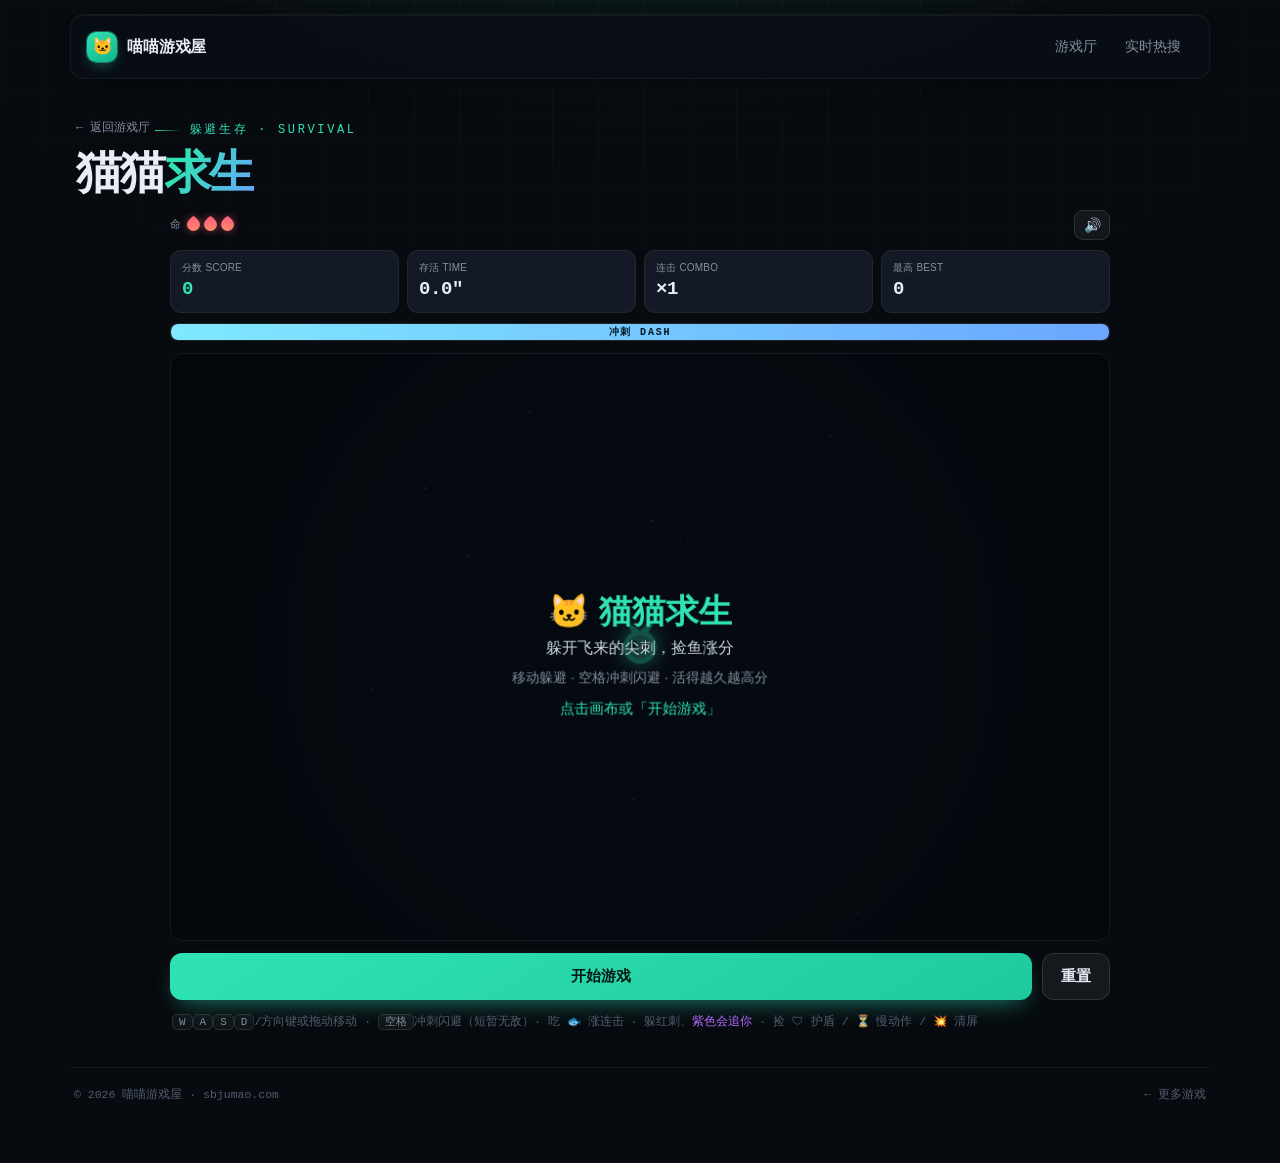
==== play/survive.html @ d8267def "feat: 重构为「喵喵游戏屋」小游戏合集站 - 主页改为游戏厅：游戏卡片墙(猫猫求生首发 + 占位卡) - 猫猫求生拆为独立页 /play/survive.html - 热搜降为次级页 /trend" ====
<!doctype html>
<html lang="zh-CN">
<head>
<meta charset="utf-8">
<meta name="viewport" content="width=device-width, initial-scale=1">
<meta name="theme-color" content="#070a0f">
<meta name="description" content="猫猫求生 — 躲避生存小游戏，冲刺闪避、连击涨分，活得越久越高分。">
<title>猫猫求生 · 喵喵游戏屋</title>
<link rel="stylesheet" href="/assets/base.css">
</head>
<body>
<main class="wrap">
  <header class="hd">
    <a class="logo" href="/"><span class="mk">🐱</span><b>喵喵游戏屋</b></a>
    <nav class="hnav">
      <a href="/">游戏厅</a>
      <a href="/trends.html">实时热搜</a>
    </nav>
  </header>

  <section class="hero" style="padding:28px 6px 14px">
    <a class="back" href="/">← 返回游戏厅</a>
    <span class="kick" style="margin:14px 0 0">躲避生存 · survival</span>
    <h1 style="font-size:clamp(30px,5vw,46px);margin-top:10px">猫猫<span class="g">求生</span></h1>
  </section>

  <section class="gpage">
    <div class="grow">
      <div class="lives">命 <span class="hearts" id="hearts"></span><span class="shieldn" id="shieldn"></span></div>
      <button class="mute" id="mute" title="音效开关">🔊</button>
    </div>
    <div class="hud">
      <div class="bw"><span>分数 SCORE</span><b id="score">0</b></div>
      <div><span>存活 TIME</span><b id="time">0.0″</b></div>
      <div><span>连击 COMBO</span><b id="combo">×1</b></div>
      <div><span>最高 BEST</span><b id="best">0</b></div>
    </div>
    <div class="dashbar"><i id="dashfill"></i><label>冲刺 DASH</label></div>
    <div class="stage">
      <canvas id="cv" width="960" height="600"></canvas>
      <button class="dashbtn" id="dashbtn">冲刺</button>
    </div>
    <div class="ctrl">
      <button class="btn go" id="start">开始游戏</button>
      <button class="btn gh" id="reset">重置</button>
    </div>
    <p class="hint"><kbd>W</kbd><kbd>A</kbd><kbd>S</kbd><kbd>D</kbd>/方向键或拖动移动 · <kbd>空格</kbd>冲刺闪避（短暂无敌）· 吃 🐟 涨连击 · 躲红刺、<span style="color:#b46aff">紫色会追你</span> · 捡 🛡 护盾 / ⏳ 慢动作 / 💥 清屏</p>
  </section>

  <footer class="ft">
    <span>© <span id="yr"></span> 喵喵游戏屋 · sbjumao.com</span>
    <span><a href="/">← 更多游戏</a></span>
  </footer>
</main>
<script src="/assets/survive.js"></script>
</body>
</html>
---- assets/base.css ----
/* 喵喵游戏屋 · 全站共享样式（暗色科技风） */
:root{
  --bg:#070a0f; --surface:#0f141d; --surface-2:#131a25; --raise:#18212f;
  --line:rgba(255,255,255,.06); --line-2:rgba(255,255,255,.11);
  --text:#e9eef6; --muted:#838fa1; --dim:#525d70;
  --mint:#2fe3b4; --mint-soft:rgba(47,227,180,.13); --blue:#6aa6ff;
  --hot:#ff9a4d; --hot-hi:#ff5f7a; --purple:#b46aff;
  --r:13px; --r-lg:18px;
  --mono:ui-monospace,"SF Mono","JetBrains Mono","Cascadia Code",Menlo,Consolas,monospace;
  --sans:-apple-system,BlinkMacSystemFont,"Segoe UI","PingFang SC","Microsoft YaHei",sans-serif;
}
*{box-sizing:border-box}
html,body{margin:0;min-height:100%}
body{
  font-family:var(--sans);color:var(--text);line-height:1.5;
  background:radial-gradient(900px 440px at 50% -12%,rgba(47,227,180,.10),transparent 62%),var(--bg);
  -webkit-font-smoothing:antialiased;
}
body::before{
  content:"";position:fixed;inset:0;z-index:0;pointer-events:none;
  background-image:linear-gradient(rgba(255,255,255,.022) 1px,transparent 1px),
                   linear-gradient(90deg,rgba(255,255,255,.022) 1px,transparent 1px);
  background-size:46px 46px;
  -webkit-mask-image:radial-gradient(ellipse 82% 58% at 50% 0%,#000 28%,transparent 76%);
          mask-image:radial-gradient(ellipse 82% 58% at 50% 0%,#000 28%,transparent 76%);
}
.wrap{position:relative;z-index:1;width:min(1140px,calc(100vw - 30px));margin:0 auto;padding:0 0 60px}
a{color:inherit;text-decoration:none}
.mono{font-family:var(--mono);font-variant-numeric:tabular-nums}

/* ── header / 导航 ── */
.hd{position:sticky;top:0;z-index:20;display:flex;align-items:center;justify-content:space-between;
  gap:14px;padding:13px 16px;margin:14px 0 0;border:1px solid var(--line);border-radius:14px;
  background:rgba(10,14,21,.72);backdrop-filter:blur(14px) saturate(140%);
  box-shadow:0 1px 0 rgba(255,255,255,.04) inset,0 14px 30px -18px rgba(0,0,0,.7)}
.logo{display:flex;align-items:center;gap:10px;font-weight:800;letter-spacing:-.01em}
.logo .mk{display:grid;place-items:center;width:30px;height:30px;border-radius:9px;
  background:linear-gradient(150deg,var(--mint),#10b48b);color:#04140f;font-size:17px;
  box-shadow:0 0 0 1px rgba(47,227,180,.4),0 6px 16px -6px rgba(47,227,180,.6)}
.logo b{font-size:16px}.logo .tld{font-family:var(--mono);font-size:12px;color:var(--dim);font-weight:600}
.hnav{display:flex;align-items:center;gap:4px}
.hnav a{padding:8px 12px;border-radius:9px;font-size:14px;color:var(--muted);transition:.16s}
.hnav a:hover{color:var(--text);background:rgba(255,255,255,.05)}
.hnav a.on{color:var(--mint);background:var(--mint-soft)}
.back{display:inline-flex;align-items:center;gap:6px;font-family:var(--mono);font-size:12px;color:var(--muted)}
.back:hover{color:var(--mint)}

/* ── hero ── */
.hero{padding:46px 6px 26px}
.hero.center{text-align:center}
.hero.center .lede{margin-left:auto;margin-right:auto}
.kick{display:inline-flex;align-items:center;gap:9px;font-family:var(--mono);font-size:12px;
  letter-spacing:.22em;text-transform:uppercase;color:var(--mint);margin-bottom:18px}
.kick::before{content:"";width:26px;height:1px;background:linear-gradient(90deg,var(--mint),transparent)}
.hero.center .kick::before{display:none}
h1{margin:0;font-size:clamp(36px,6.4vw,62px);line-height:1.02;letter-spacing:-.035em;font-weight:850}
h1 .g{background:linear-gradient(120deg,var(--mint) 20%,var(--blue));-webkit-background-clip:text;background-clip:text;color:transparent}
.lede{max-width:560px;margin:18px 0 0;color:var(--muted);font-size:16.5px;line-height:1.75}
.facts{display:flex;flex-wrap:wrap;gap:8px;margin-top:24px}
.hero.center .facts{justify-content:center}
.fact{display:inline-flex;align-items:center;gap:8px;padding:8px 13px;border:1px solid var(--line);
  border-radius:10px;background:var(--surface);font-family:var(--mono);font-size:12px;color:var(--muted)}
.fact b{color:var(--text);font-weight:600}
.fact .d{width:6px;height:6px;border-radius:50%;background:var(--mint)}

/* ── 区块标题 ── */
.sechead{display:flex;align-items:baseline;gap:10px;margin:8px 4px 14px}
.sechead h2{margin:0;font-size:18px;font-weight:780;letter-spacing:-.01em}
.sechead .tag{font-family:var(--mono);font-size:10px;letter-spacing:.16em;color:var(--dim)}
.sechead .sp{margin-left:auto}

/* ── 游戏卡片墙 ── */
.gwall{display:grid;grid-template-columns:repeat(auto-fill,minmax(248px,1fr));gap:16px}
.gcard{position:relative;display:flex;flex-direction:column;border:1px solid var(--line);
  border-radius:var(--r-lg);overflow:hidden;background:var(--surface);color:inherit;
  box-shadow:0 1px 0 rgba(255,255,255,.04) inset;transition:transform .18s,border-color .18s,box-shadow .18s}
a.gcard:hover{transform:translateY(-4px);border-color:var(--line-2);box-shadow:0 26px 52px -26px rgba(0,0,0,.85)}
.cover{position:relative;aspect-ratio:16/10;display:grid;place-items:center;overflow:hidden;border-bottom:1px solid var(--line)}
.cover::after{content:"";position:absolute;inset:0;
  background-image:linear-gradient(rgba(255,255,255,.03) 1px,transparent 1px),linear-gradient(90deg,rgba(255,255,255,.03) 1px,transparent 1px);
  background-size:26px 26px;-webkit-mask-image:radial-gradient(circle at 50% 45%,#000,transparent 78%);mask-image:radial-gradient(circle at 50% 45%,#000,transparent 78%)}
.cover .emoji{position:relative;z-index:1;font-size:56px;filter:drop-shadow(0 8px 18px rgba(0,0,0,.55))}
.cover .spark{position:absolute;width:11px;height:11px;border-radius:2px;transform:rotate(45deg);z-index:1;opacity:.85}
.cover-survive{background:radial-gradient(circle at 50% 42%,#0f2c25,#070b12 72%)}
.tags{position:absolute;top:10px;left:10px;display:flex;gap:6px;z-index:2}
.gtag{font-family:var(--mono);font-size:10px;letter-spacing:.05em;padding:3px 7px;border-radius:6px;
  background:rgba(0,0,0,.5);border:1px solid var(--line-2);color:var(--text);backdrop-filter:blur(4px)}
.gtag.new{color:#03150f;background:var(--mint);border-color:transparent;font-weight:700}
.cbody{display:flex;flex-direction:column;flex:1;padding:14px 15px 15px}
.gname{font-size:16px;font-weight:800;margin:0 0 5px;letter-spacing:-.01em}
.gdesc{font-size:12.5px;color:var(--muted);line-height:1.6;margin:0 0 13px;min-height:40px}
.gfoot{display:flex;align-items:center;gap:8px;margin-top:auto;font-family:var(--mono);font-size:11px;color:var(--dim)}
.gfoot .play{margin-left:auto;color:#03150f;background:linear-gradient(150deg,var(--mint),#1fc99e);
  padding:7px 13px;border-radius:9px;font-family:var(--sans);font-weight:750;font-size:12.5px}
a.gcard:hover .play{box-shadow:0 8px 18px -8px rgba(47,227,180,.7)}
.gcard.soon .cover{background:repeating-linear-gradient(45deg,rgba(255,255,255,.014) 0 11px,transparent 11px 22px),var(--surface-2)}
.gcard.soon .cover .emoji{opacity:.45;filter:grayscale(.4)}
.gcard.soon .play{background:rgba(255,255,255,.07);color:var(--muted)}

/* ── 通用面板（热搜用） ── */
.panel{position:relative;border:1px solid var(--line);border-radius:var(--r-lg);overflow:hidden;
  background:linear-gradient(180deg,rgba(255,255,255,.026),rgba(255,255,255,0)),var(--surface);
  box-shadow:0 1px 0 rgba(255,255,255,.05) inset,0 24px 60px -28px rgba(0,0,0,.75)}
.phead{display:flex;align-items:center;gap:10px;padding:16px 18px;border-bottom:1px solid var(--line)}
.phead h2{margin:0;font-size:16px;font-weight:750;letter-spacing:-.01em}
.phead .tag{font-family:var(--mono);font-size:10px;letter-spacing:.16em;color:var(--dim);
  border:1px solid var(--line);border-radius:6px;padding:3px 7px}
.phead .sp{margin-left:auto}
.upd{font-family:var(--mono);font-size:11.5px;color:var(--dim)}.upd b{color:var(--mint);font-weight:500}
.pbody{padding:14px}
.pdot{width:7px;height:7px;border-radius:50%;background:var(--mint);box-shadow:0 0 0 0 rgba(47,227,180,.55);animation:pulse 2.2s infinite}
@keyframes pulse{0%{box-shadow:0 0 0 0 rgba(47,227,180,.5)}70%{box-shadow:0 0 0 7px rgba(47,227,180,0)}100%{box-shadow:0 0 0 0 rgba(47,227,180,0)}}

/* ── 热搜 ── */
.segs{display:flex;gap:4px;padding:4px;border:1px solid var(--line);border-radius:11px;background:rgba(0,0,0,.22);margin-bottom:14px}
.seg{flex:1;padding:9px 6px;border:0;border-radius:8px;background:transparent;color:var(--muted);
  font-family:var(--sans);font-size:13.5px;font-weight:650;cursor:pointer;transition:.16s;white-space:nowrap}
.seg:hover{color:var(--text)}
.seg.on{color:#03150f;background:linear-gradient(150deg,var(--mint),#1fc99e);box-shadow:0 6px 16px -8px rgba(47,227,180,.7)}
.tlist{display:flex;flex-direction:column;gap:6px;min-height:300px}
.trend{display:grid;grid-template-columns:34px 1fr auto;align-items:center;gap:12px;padding:11px 12px;
  border:1px solid var(--line);border-radius:12px;background:var(--surface-2);
  animation:rise .42s cubic-bezier(.2,.7,.3,1) both}
@keyframes rise{from{opacity:0;transform:translateY(7px)}to{opacity:1;transform:none}}
.trend:hover{border-color:var(--line-2);background:var(--raise)}
.rk{font-family:var(--mono);font-size:15px;font-weight:600;color:var(--dim);text-align:center}
.trend.top .rk{font-size:17px;color:var(--mint)}
.trend.top{border-color:rgba(47,227,180,.22);background:linear-gradient(100deg,rgba(47,227,180,.07),var(--surface-2) 38%)}
.tname{font-weight:650;font-size:14.5px;word-break:break-word;line-height:1.35}
.heat{height:4px;margin-top:7px;border-radius:3px;background:rgba(255,255,255,.07);overflow:hidden}
.heat i{display:block;height:100%;border-radius:3px;background:linear-gradient(90deg,var(--mint),var(--blue))}
.trend.top .heat i{background:linear-gradient(90deg,var(--hot),var(--hot-hi))}
.tval{font-family:var(--mono);font-size:11px;letter-spacing:.04em;color:var(--dim);white-space:nowrap}
.trend.top .tval{color:var(--hot)}
.tempty{display:grid;place-items:center;gap:6px;min-height:280px;color:var(--dim);text-align:center}
.tempty .mono{font-size:12px}

/* ── 游戏页 ── */
.gpage{max-width:940px;margin:0 auto}
.grow{display:flex;align-items:center;justify-content:space-between;gap:10px;margin-bottom:10px}
.lives{display:flex;align-items:center;gap:6px;font-size:11px;color:var(--muted);font-family:var(--mono)}
.hearts{display:flex;gap:4px}
.heart{width:13px;height:13px;border-radius:3px 50% 50% 50%;transform:rotate(45deg);
  background:linear-gradient(135deg,#ff5f7a,#ff8f6a);box-shadow:0 0 8px -1px rgba(255,95,122,.7)}
.heart.off{background:rgba(255,255,255,.08);box-shadow:none}
.shieldn{color:var(--blue)}
.mute{border:1px solid var(--line-2);background:rgba(255,255,255,.05);color:var(--muted);
  border-radius:9px;width:36px;height:30px;cursor:pointer;font-size:14px;line-height:1}
.mute:hover{background:rgba(255,255,255,.1)}
.hud{display:grid;grid-template-columns:repeat(4,1fr);gap:8px;margin-bottom:10px}
.hud div{padding:9px 11px;border:1px solid var(--line);border-radius:11px;background:var(--surface-2)}
.hud span{display:block;font-size:10px;color:var(--muted);letter-spacing:.02em;white-space:nowrap}
.hud b{font-family:var(--mono);font-size:19px;font-weight:600;letter-spacing:-.02em}
.hud .bw b{color:var(--mint)}
.dashbar{position:relative;height:18px;border-radius:7px;background:rgba(255,255,255,.06);
  border:1px solid var(--line);overflow:hidden;margin-bottom:12px}
.dashbar i{position:absolute;left:0;top:0;bottom:0;width:100%;border-radius:7px;
  background:linear-gradient(90deg,#7fe9ff,var(--blue));transition:width .08s linear}
.dashbar i.cool{background:rgba(255,255,255,.14)}
.dashbar label{position:absolute;inset:0;display:grid;place-items:center;font-family:var(--mono);
  font-size:10px;letter-spacing:.18em;color:#06131b;font-weight:700;mix-blend-mode:luminosity}
.stage{position:relative;line-height:0}
canvas{display:block;width:100%;aspect-ratio:8/5;height:auto;border-radius:13px;
  background:#070b12;border:1px solid var(--line);touch-action:none;cursor:crosshair}
.dashbtn{position:absolute;right:12px;bottom:12px;display:none;border:0;border-radius:50%;
  width:76px;height:76px;font-family:var(--sans);font-weight:850;font-size:14px;color:#03150f;
  background:radial-gradient(circle at 35% 30%,#9ff0ff,#3aa0e0);
  box-shadow:0 8px 22px -6px rgba(106,166,255,.7);cursor:pointer;touch-action:none;-webkit-user-select:none;user-select:none}
.dashbtn:active{transform:scale(.92)}
@media(hover:none) and (pointer:coarse){.dashbtn{display:block}}
.ctrl{display:flex;gap:10px;margin-top:12px}
.btn{flex:1;border:0;border-radius:12px;padding:13px;font-family:var(--sans);font-size:14.5px;font-weight:750;cursor:pointer;transition:.16s}
.btn.go{color:#03150f;background:linear-gradient(150deg,var(--mint),#1fc99e);box-shadow:0 10px 24px -10px rgba(47,227,180,.6)}
.btn.go:hover{transform:translateY(-1px);box-shadow:0 14px 28px -10px rgba(47,227,180,.7)}
.btn.gh{flex:0 0 auto;padding:13px 18px;color:var(--text);background:rgba(255,255,255,.06);border:1px solid var(--line-2)}
.btn.gh:hover{background:rgba(255,255,255,.1)}
.hint{margin:12px 2px 2px;font-family:var(--mono);font-size:11.5px;color:var(--dim);line-height:1.8}
.hint kbd{font-family:var(--mono);color:var(--muted);border:1px solid var(--line-2);border-radius:5px;padding:1px 6px;font-size:11px;background:rgba(255,255,255,.04)}

/* ── footer ── */
.ft{display:flex;flex-wrap:wrap;justify-content:space-between;gap:10px;margin-top:34px;padding:18px 4px 0;
  border-top:1px solid var(--line);font-family:var(--mono);font-size:11.5px;color:var(--dim)}
.ft a:hover{color:var(--mint)}

@media(max-width:880px){.hero{padding:34px 4px 22px}.lede{font-size:15.5px}}
@media(max-width:430px){.hud{grid-template-columns:repeat(2,1fr)}}
@media(prefers-reduced-motion:reduce){.pdot,.trend{animation:none!important}}
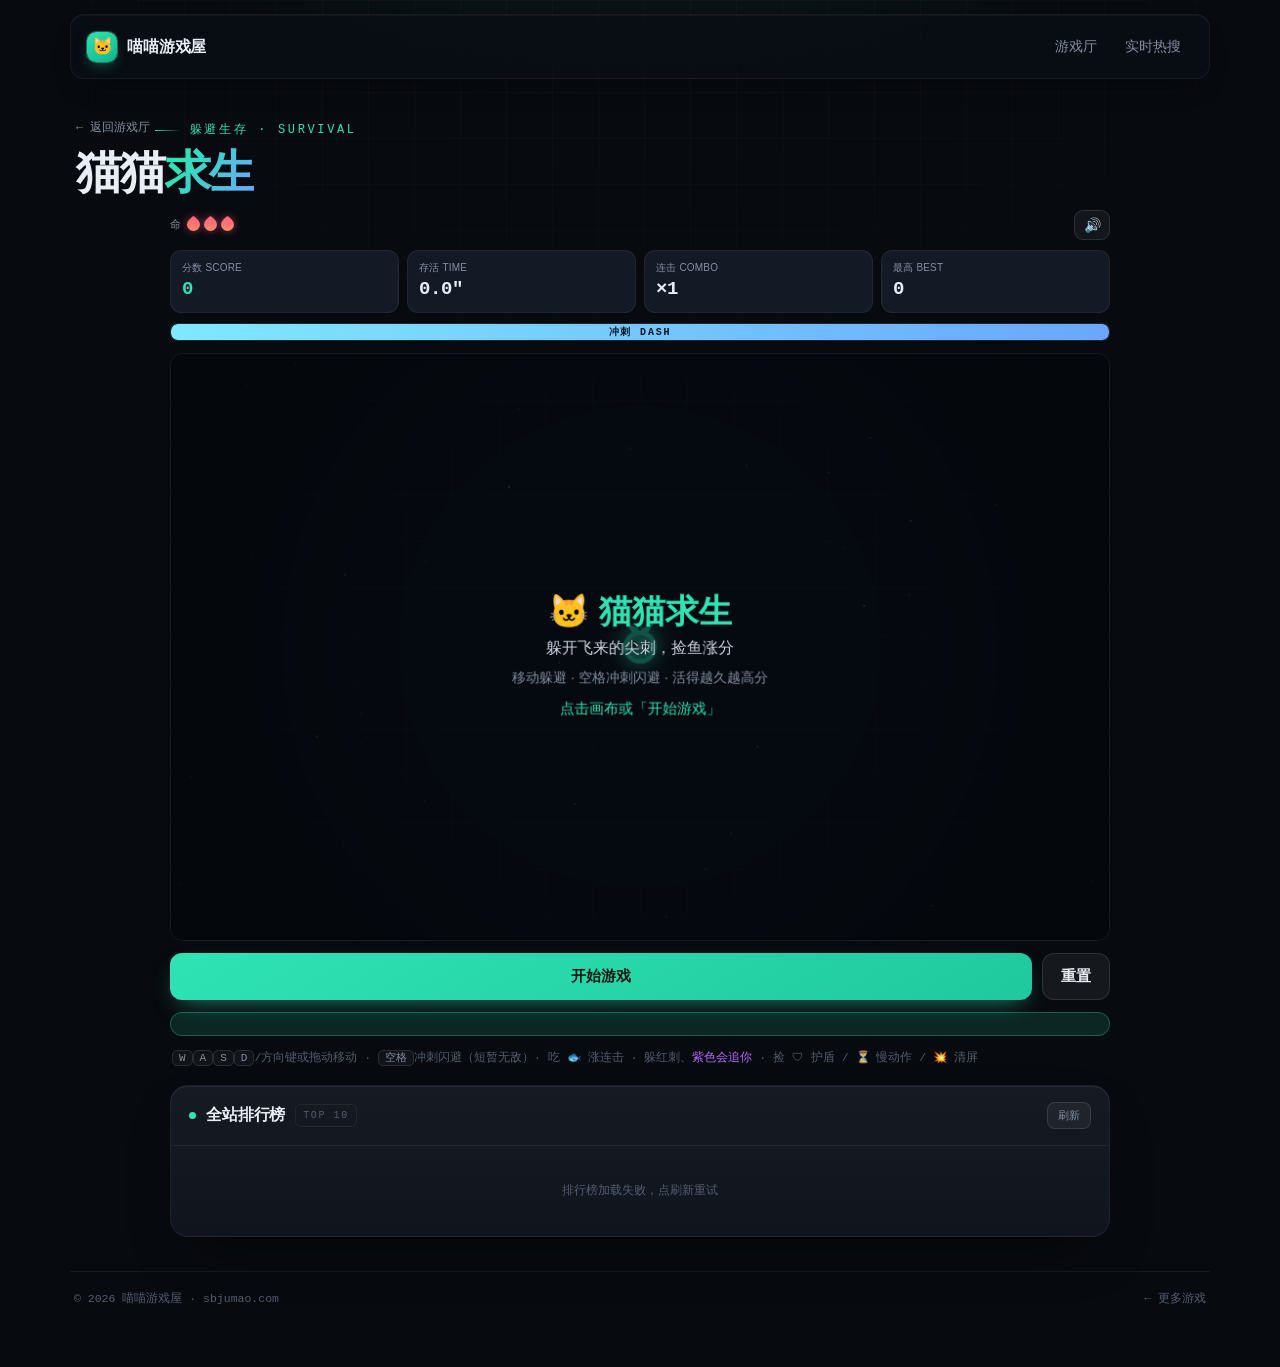
==== commit 7051699a: "feat: 猫猫求生接入全站在线排行榜 - 后端 /opt/sbjumao-arcade（Node 零依赖, systemd 常驻, 仅 127.0.0.1:8351） - Caddy 仅 sbjum" ====
--- a/play/survive.html
+++ b/play/survive.html
@@ -4,7 +4,7 @@
 <meta charset="utf-8">
 <meta name="viewport" content="width=device-width, initial-scale=1">
 <meta name="theme-color" content="#070a0f">
-<meta name="description" content="猫猫求生 — 躲避生存小游戏，冲刺闪避、连击涨分，活得越久越高分。">
+<meta name="description" content="猫猫求生 — 躲避生存小游戏，冲刺闪避、连击涨分，活得越久越高分，分数上全站排行榜。">
 <title>猫猫求生 · 喵喵游戏屋</title>
 <link rel="stylesheet" href="/assets/base.css">
 </head>
@@ -44,7 +44,21 @@
       <button class="btn go" id="start">开始游戏</button>
       <button class="btn gh" id="reset">重置</button>
     </div>
+    <div class="subbar" id="subbar" hidden></div>
     <p class="hint"><kbd>W</kbd><kbd>A</kbd><kbd>S</kbd><kbd>D</kbd>/方向键或拖动移动 · <kbd>空格</kbd>冲刺闪避（短暂无敌）· 吃 🐟 涨连击 · 躲红刺、<span style="color:#b46aff">紫色会追你</span> · 捡 🛡 护盾 / ⏳ 慢动作 / 💥 清屏</p>
+
+    <section class="panel lb">
+      <div class="phead">
+        <span class="pdot"></span>
+        <h2>全站排行榜</h2>
+        <span class="tag">TOP 10</span>
+        <span class="sp"></span>
+        <button class="lbrefresh" id="lbRefresh">刷新</button>
+      </div>
+      <div class="pbody">
+        <ol class="lblist" id="lbList"><li class="lbempty">加载中…</li></ol>
+      </div>
+    </section>
   </section>
 
   <footer class="ft">
--- a/assets/base.css
+++ b/assets/base.css
@@ -185,3 +185,22 @@
 @media(max-width:880px){.hero{padding:34px 4px 22px}.lede{font-size:15.5px}}
 @media(max-width:430px){.hud{grid-template-columns:repeat(2,1fr)}}
 @media(prefers-reduced-motion:reduce){.pdot,.trend{animation:none!important}}
+
+/* ── 排行榜 ── */
+.subbar{display:flex;align-items:center;gap:10px;margin-top:12px;padding:11px 14px;border:1px solid rgba(47,227,180,.3);border-radius:12px;background:var(--mint-soft);flex-wrap:wrap}
+.subbar .submsg{font-size:14px}.subbar .submsg b{font-family:var(--mono);color:var(--mint);font-size:18px}
+.subname{flex:1;min-width:130px;padding:10px 12px;border:1px solid var(--line-2);border-radius:10px;background:rgba(0,0,0,.28);color:var(--text);font-family:var(--sans);font-size:14px}
+.subname:focus{outline:none;border-color:var(--mint)}
+.subdone{color:var(--mint);font-weight:700;font-family:var(--mono);font-size:13.5px}
+.panel.lb{margin-top:16px}
+.lbrefresh{border:1px solid var(--line-2);background:rgba(255,255,255,.05);color:var(--muted);border-radius:8px;padding:5px 10px;font-family:var(--mono);font-size:11px;cursor:pointer}
+.lbrefresh:hover{color:var(--text)}
+.lblist{list-style:none;margin:0;padding:0;display:flex;flex-direction:column;gap:5px}
+.lbrow{display:grid;grid-template-columns:32px 1fr auto auto;gap:12px;align-items:center;padding:9px 12px;border:1px solid var(--line);border-radius:10px;background:var(--surface-2)}
+.lbrow.me{border-color:rgba(47,227,180,.45);background:linear-gradient(100deg,rgba(47,227,180,.12),var(--surface-2) 42%)}
+.lbrk{font-family:var(--mono);font-weight:700;text-align:center;color:var(--dim)}
+.lbrow.t1 .lbrk{color:#ffd45e}.lbrow.t2 .lbrk{color:#cfd8e3}.lbrow.t3 .lbrk{color:#ff9a4d}
+.lbname{font-weight:650;font-size:14px;overflow:hidden;text-overflow:ellipsis;white-space:nowrap}
+.lbsc{font-family:var(--mono);font-weight:700;color:var(--mint)}
+.lbt{font-family:var(--mono);font-size:11px;color:var(--dim)}
+.lbempty,.lbfail{color:var(--dim);font-family:var(--mono);font-size:12px;text-align:center;padding:22px 0;list-style:none}
